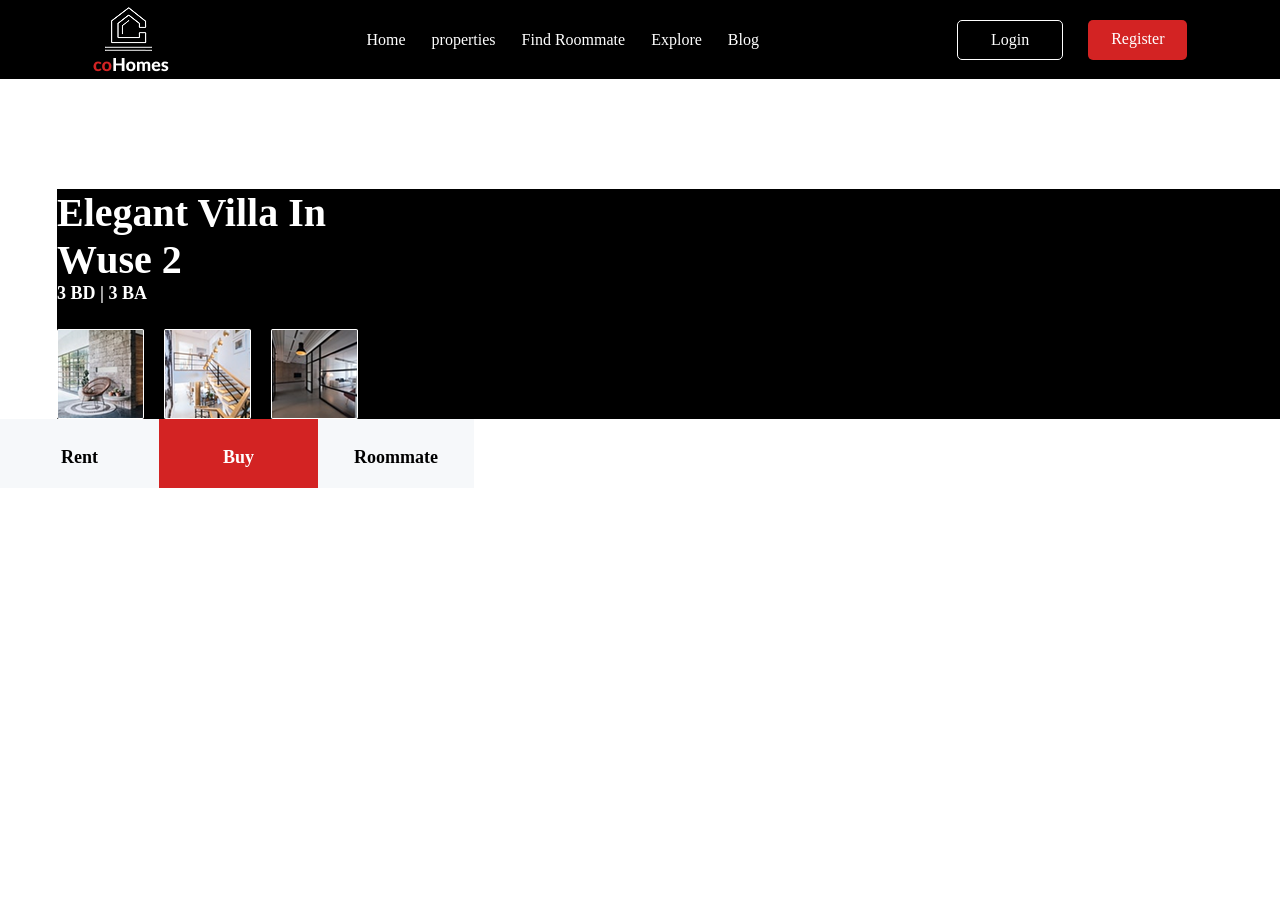
==== index.html @ bded558b "May 11, Monday" ====
<!DOCTYPE html>
<html lang="en">
<head>
    <meta charset="UTF-8">
    <meta name="viewport" content="width=device-width, initial-scale=1.0">
    <title>Document</title>
    <link rel="stylesheet" href="./css/style.css">
</head>
<body>
  <div>
    <!-- Hero Section -->
    <section>
        <!-- Main Navigation Menu -->
        <nav class="nav">
            <!-- Logo -->
            <div>
                <img src="./images/cohomes_logo.png" class="logo" alt="CoHomes">
            </div>

            <!-- nav links -->
            <div class="nav_links">
                <a href="">Home</a>
                <a href="">properties</a>
                <a href="">Find Roommate</a>
                <a href="">Explore</a>
                <a href="">Blog</a>
            </div>

            <!-- action buttons -->
            <div class="action_buttons">
                <a href="" class="login">Login</a>
                <a href="" class="register">Register</a>
            </div>
        </nav>

        <!-- Hero banner -->
        <div class="hero">
            <h1>Elegant Villa In <br> Wuse 2</h1>
            <p>3 BD | 3 BA</p>
            <div class="img_container">
                <img src="./images/hero_img_1.png" alt="">
                <img src="./images/hero_img_2.png" alt="">
                <img src="./images/hero_img_3.png" alt="">
            </div>
        </div>

        <!-- Quick search form -->
        <div>
            <!-- Rent Buy and Roommate -->
            <div class="rbr">
                <p class="rent">Rent</p>
                <p class="buy">Buy</p>
                <p class="roommate">Roommate</p>
            </div>

            <!-- Quick search -->
            <div></div>
        </div>
    </section>

    <!-- Searching for a property -->
    <section></section>

    <!-- Featured properties -->
    <section></section>


  </div>  
</body>
</html>
---- css/style.css ----
*{
    padding: 0;
    margin: 0;
    box-sizing: border-box;
}

.logo{
    width: 76px;
    height: 75px;
}

a{
    text-decoration: none;
    color: white;
}

.nav_links{
    display: flex;
}

.nav{
    display: flex;
    justify-content: space-around;
    align-items: center;
    background-color: black;
}

.nav_links a{
    padding-left: 13px;
    padding-right: 13px;
    cursor: pointer;
}

.action_buttons{
    display: flex;
    gap: 25px;
}

.login{
    border: 1px solid white;
    padding: 10px 33px;
    border-radius: 5px;
}

.register{
    background-color: #D32323;
    padding: 10px 23px;
    border-radius: 5px;
}

.hero{
    color: white;
    margin: 110px 0px 0px 57px;
    background-color: black;
}

.hero h1{
    font-weight: 700;
    font-size: 40px;
}

.hero p{
    font-weight: 700;
    font-size: 18px;
}

.img_container{
    margin-top: 25px;
    display: flex;
    gap: 20px;
}

.rbr{
    display: flex;
    font-weight: 700;
    font-size: 18px;
    margin: auto;
    justify-self: center;
}

.rent{
    padding: 28px 61px 20px;
}

.rent, .roommate{
    background-color: #F6F8FA;
}
.buy{
    background-color: #D32323;
    color: white;
    padding: 28px 64px 20px;
}

.roommate{
    padding: 28px 36px 20px
}

/* .rent, .roommate, .buy{
    width: 160px;
    height: 70px;
    display: flex;
    justify-content: center;
    align-items: center;
} */
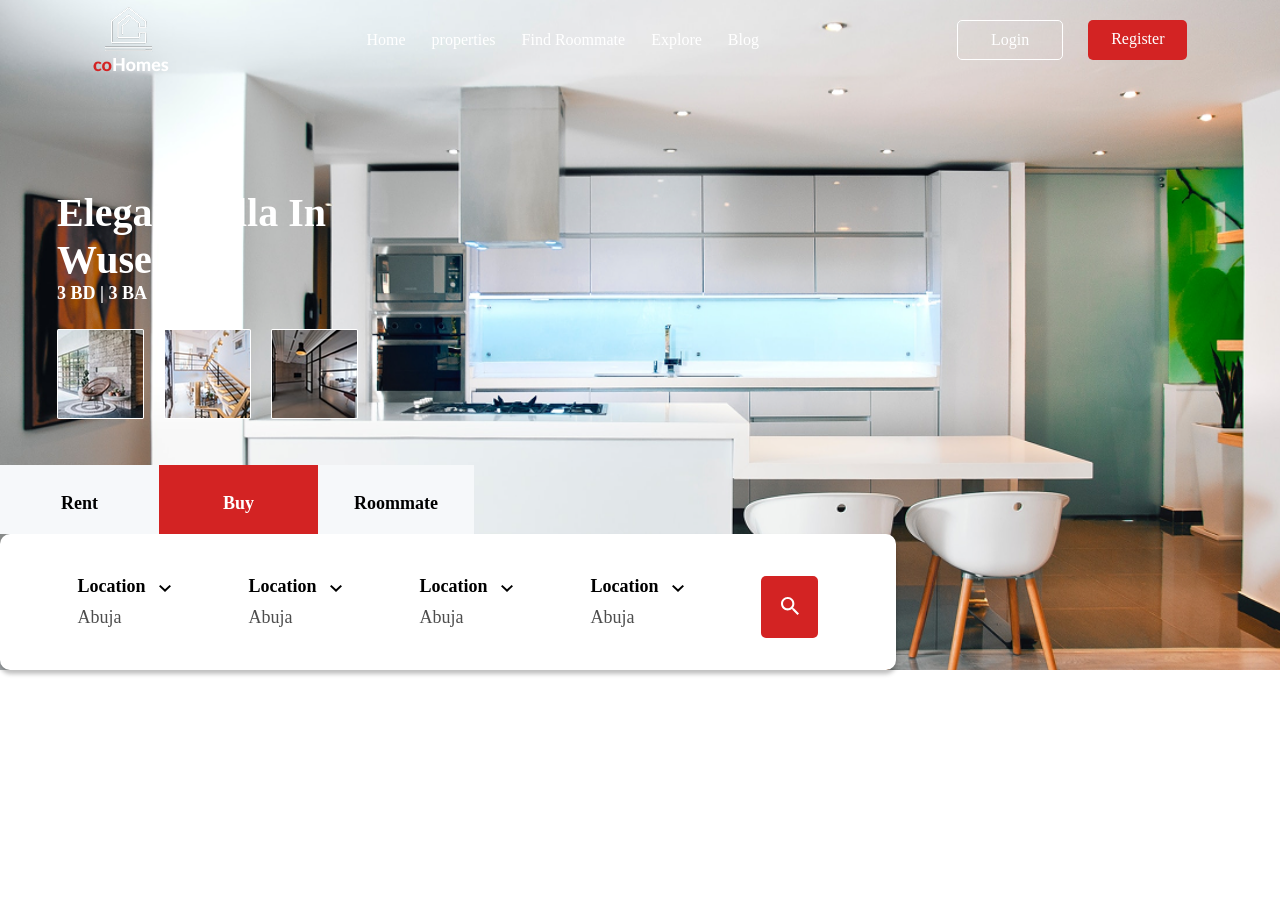
==== commit 960a70cc: "May 11, Monday Part 2" ====
--- a/index.html
+++ b/index.html
@@ -9,7 +9,7 @@
 <body>
   <div>
     <!-- Hero Section -->
-    <section>
+    <section class="hero_section">
         <!-- Main Navigation Menu -->
         <nav class="nav">
             <!-- Logo -->
@@ -54,7 +54,27 @@
             </div>
 
             <!-- Quick search -->
-            <div></div>
+            <div class="quick_search">
+                <div>
+                    <p class="quick_search_item">Location &nbsp; <img src="./icons/down_arrow.svg" alt=""></p>
+                    <p class="quick_search_option">Abuja</p>
+                </div>
+                <div>
+                    <p class="quick_search_item">Location &nbsp; <img src="./icons/down_arrow.svg" alt=""></p>
+                    <p class="quick_search_option">Abuja</p>
+                </div>
+                <div>
+                    <p class="quick_search_item">Location &nbsp; <img src="./icons/down_arrow.svg" alt=""></p>
+                    <p class="quick_search_option">Abuja</p>
+                </div>
+                <div>
+                    <p class="quick_search_item">Location &nbsp; <img src="./icons/down_arrow.svg" alt=""></p>
+                    <p class="quick_search_option">Abuja</p>
+                </div>
+                <p class="search">
+                    <img src="./icons/search.svg" alt="">
+                </p>
+            </div>
         </div>
     </section>
 
--- a/css/style.css
+++ b/css/style.css
@@ -2,6 +2,12 @@
     padding: 0;
     margin: 0;
     box-sizing: border-box;
+}
+
+.hero_section{
+    background-image: url(../images/hero_bg.png);
+    background-repeat: no-repeat;
+    background-size: cover;
 }
 
 .logo{
@@ -22,7 +28,6 @@
     display: flex;
     justify-content: space-around;
     align-items: center;
-    background-color: black;
 }
 
 .nav_links a{
@@ -50,8 +55,7 @@
 
 .hero{
     color: white;
-    margin: 110px 0px 0px 57px;
-    background-color: black;
+    margin: 110px 0px 46px 57px;
 }
 
 .hero h1{
@@ -101,4 +105,32 @@
     display: flex;
     justify-content: center;
     align-items: center;
-} */+} */
+
+.quick_search{
+    background-color: white;
+    display: flex;
+    justify-content: space-evenly;
+    padding: 42px 0px 32px 0px;
+    font-size: 18px;
+    box-shadow: 0px 4px 4px 0px #00000040;
+    width: 70%;
+    border-radius: 10px;
+    justify-self: center;
+}
+
+.search{
+    padding: 21px 19px 18px 20px;
+    background-color: #D32323;
+    border-radius: 5px;
+}
+
+.quick_search_item{
+    font-weight: 600;   
+    margin-bottom: 10px; 
+}
+
+.quick_search_option{
+    font-weight: 400;
+    color: #000000B2;
+}
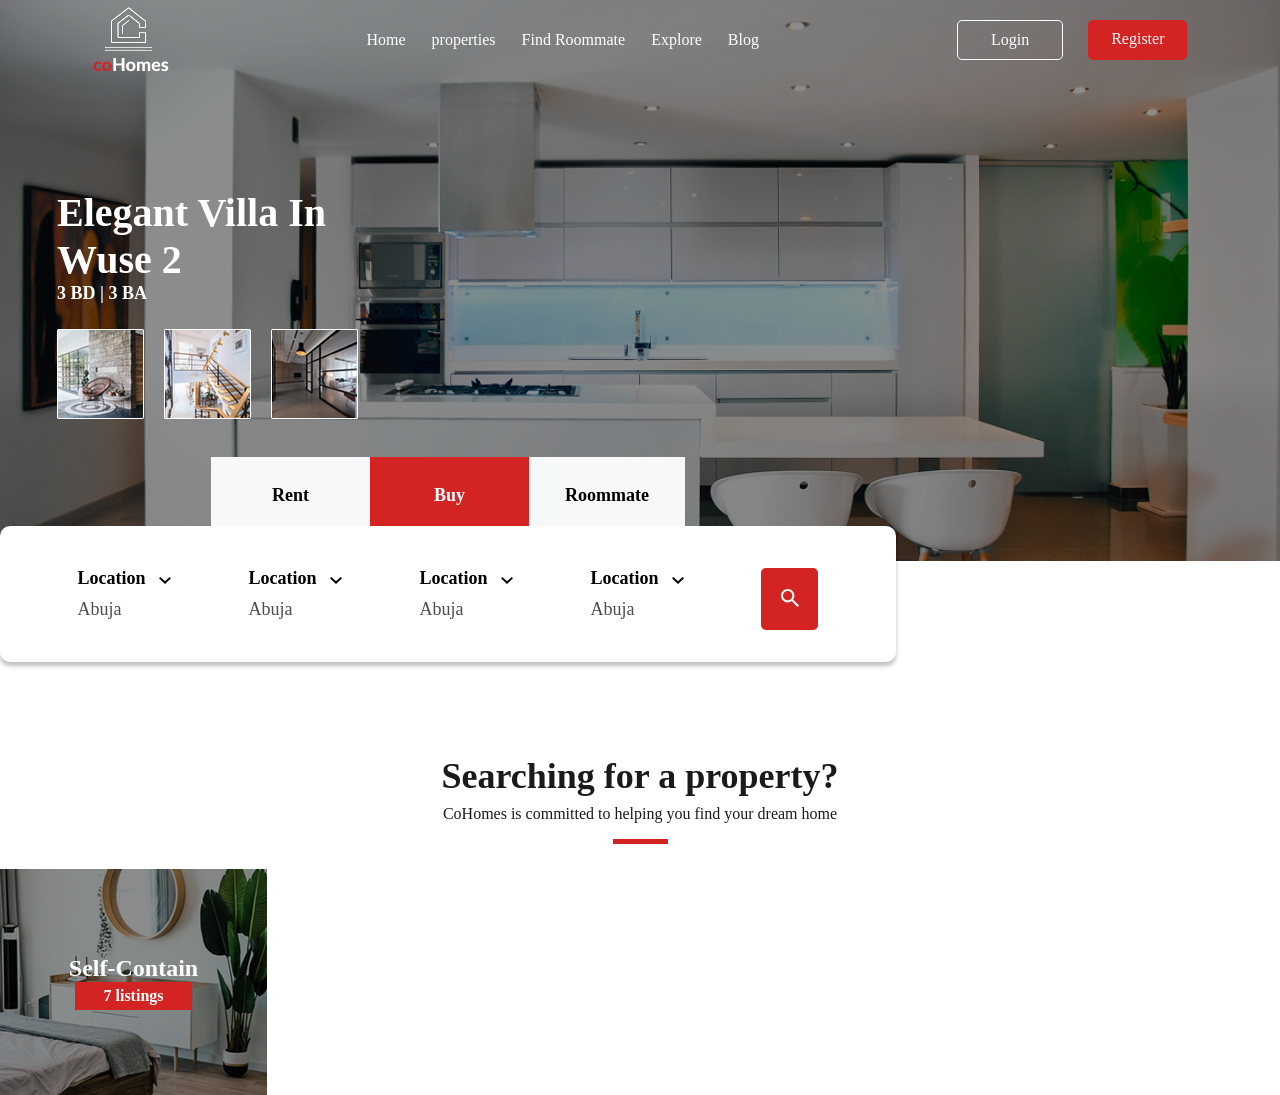
==== commit 95bf4fed: "May 13, Wednesday" ====
--- a/index.html
+++ b/index.html
@@ -8,8 +8,14 @@
 </head>
 <body>
   <div>
+
+    
     <!-- Hero Section -->
     <section class="hero_section">
+
+        <!-- overlay -->
+        <div class="overlay"></div>
+        
         <!-- Main Navigation Menu -->
         <nav class="nav">
             <!-- Logo -->
@@ -45,7 +51,7 @@
         </div>
 
         <!-- Quick search form -->
-        <div>
+        <div class="quick_search_form">
             <!-- Rent Buy and Roommate -->
             <div class="rbr">
                 <p class="rent">Rent</p>
@@ -79,7 +85,44 @@
     </section>
 
     <!-- Searching for a property -->
-    <section></section>
+    <div class="property">
+        
+        <!-- Text container -->
+        <div class="text_container">
+            <h1>Searching for a property?</h1>
+            <p>CoHomes is committed to helping you find your dream home </p>
+            <!-- <hr class="line"> -->
+             <div class="line"></div>
+        </div>
+
+        <!-- image container -->
+        <div class="img_container">
+
+            <!-- Selfcon, Flat and Houses -->
+            <div>
+                <!-- Selfcon and Flat -->
+                <div>
+                    <!-- Selfcon -->
+                    <div class="selfcon">
+                        <div class="selcon_overlay"></div>
+                        <h2>Self-Contain</h2>
+                        <p>7 listings</p>
+                    </div>
+
+                    <!-- Flats -->
+                    <div class="flats">
+                    </div>
+                </div>
+
+                <!-- Houses -->
+                <div></div>
+            </div>
+            
+            <!-- Apartments -->
+            <div></div>
+        </div>
+
+    </div>
 
     <!-- Featured properties -->
     <section></section>
--- a/css/style.css
+++ b/css/style.css
@@ -8,6 +8,7 @@
     background-image: url(../images/hero_bg.png);
     background-repeat: no-repeat;
     background-size: cover;
+    position: relative;
 }
 
 .logo{
@@ -28,6 +29,8 @@
     display: flex;
     justify-content: space-around;
     align-items: center;
+    position: relative;
+    z-index: 10;
 }
 
 .nav_links a{
@@ -55,7 +58,10 @@
 
 .hero{
     color: white;
-    margin: 110px 0px 46px 57px;
+    margin: 110px 0px 0px 57px;
+    padding-bottom: 142px;
+    position: relative;
+    z-index: 10;
 }
 
 .hero h1{
@@ -114,9 +120,9 @@
     padding: 42px 0px 32px 0px;
     font-size: 18px;
     box-shadow: 0px 4px 4px 0px #00000040;
-    width: 70%;
     border-radius: 10px;
     justify-self: center;
+    width: 100%;
 }
 
 .search{
@@ -133,4 +139,103 @@
 .quick_search_option{
     font-weight: 400;
     color: #000000B2;
+}
+
+.quick_search_form{
+    position: absolute;
+    width: 70%;
+    bottom: -101px;
+    display: flex;
+    flex-direction: column;
+    justify-self: center;
+    z-index: 10;
+}
+
+.overlay{
+    background-color: #00000073;
+    position: absolute;
+    top: 0;
+    right: 0;
+    left: 0;
+    bottom: 0;
+    z-index: 5;
+}
+
+.property{
+    margin-top: 194px;
+}
+
+.text_container{
+    color: #000000E5;
+    text-align:center;
+}
+
+.text_container h1{
+    font-weight: 900;
+    font-size: 36px;
+}
+
+.text_container p{
+    font-weight: 500;
+    font-size: 16px;
+    margin: 8px 0px 16px 0px;
+}
+
+.line{
+    width: 55px;
+    margin: auto;
+    height: 5px;
+    /* border: 2px solid #D32323; */
+    background-color: #D32323;
+}
+
+.selfcon{
+    background-image: url(../images/self_contain.png);
+    width: 267px;
+    height: 226px;
+    text-align: center;
+    display: flex;
+    flex-direction: column;
+    justify-content: center;
+    position: relative;
+    color: white;
+}
+
+.selfcon h2{
+    font-weight: 900;
+    font-size: 24px;
+    position: relative;
+    z-index: 10;
+}
+
+.selfcon p{
+    font-weight: 700;
+    font-size: 16px;
+    background-color: #D32323;
+    position: relative;
+    z-index: 10;
+
+    /* Padding method */
+    padding: 5px 28px;
+    width: fit-content;
+    margin: 0px auto;
+
+    /* measured size */
+    /* width: 120px;
+    height: 30px;
+    display: flex;
+    justify-content: center;
+    align-items: center;
+    justify-self: center; */
+}
+
+.selcon_overlay{
+    background-color: #00000073;
+    position: absolute;
+    inset: 0;
+    z-index: 5;
+}
+
+.flats{
+    background-image: url(../images/flats.png);
 }
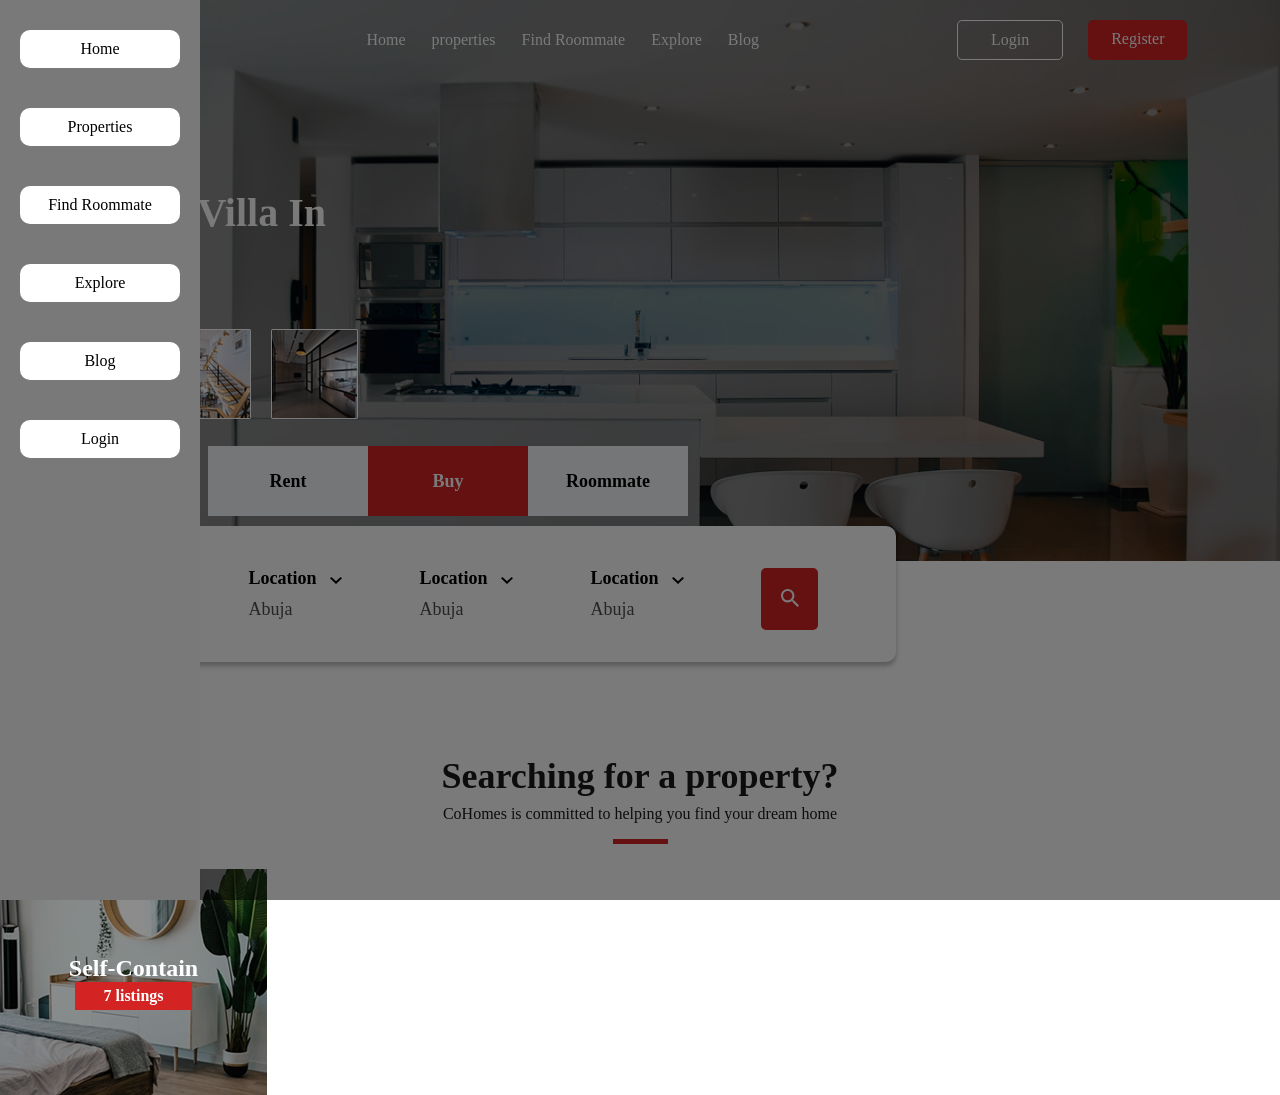
==== commit fc818760: "May 15, Wednesday" ====
--- a/index.html
+++ b/index.html
@@ -5,11 +5,22 @@
     <meta name="viewport" content="width=device-width, initial-scale=1.0">
     <title>Document</title>
     <link rel="stylesheet" href="./css/style.css">
+    <link rel="stylesheet" href="./css/responsive.css">
 </head>
 <body>
-  <div>
+  <div class="fake-body">
 
-    
+    <!-- Nobile Nav -->
+     <nav class="mobile_nav">
+        <a href="">Home</a>
+        <a href="">Properties</a>
+        <a href="">Find Roommate</a>
+        <a href="">Explore</a>
+        <a href="">Blog</a>
+        <a href="" class="mobile-login">Login</a>
+     </nav>
+
+     <div class="mobile_overlay"></div>
     <!-- Hero Section -->
     <section class="hero_section">
 
@@ -25,11 +36,11 @@
 
             <!-- nav links -->
             <div class="nav_links">
-                <a href="">Home</a>
-                <a href="">properties</a>
-                <a href="">Find Roommate</a>
-                <a href="">Explore</a>
-                <a href="">Blog</a>
+                <a href="./test.html">Home</a>
+                <a href="https://www.figma.com/files/team/1479843868245230694/recents-and-sharing?fuid=1479843866292854393">properties</a>
+                <a href="https://app.slack.com/client/T0B2SLY3BU3/C0B3TAUU5T2">Find Roommate</a>
+                <a href="https://www.w3schools.com/">Explore</a>
+                <a href="https://slack.com/">Blog</a>
             </div>
 
             <!-- action buttons -->
@@ -37,6 +48,8 @@
                 <a href="" class="login">Login</a>
                 <a href="" class="register">Register</a>
             </div>
+
+            <button class="menu">Menu</button>
         </nav>
 
         <!-- Hero banner -->
@@ -53,27 +66,32 @@
         <!-- Quick search form -->
         <div class="quick_search_form">
             <!-- Rent Buy and Roommate -->
-            <div class="rbr">
+            <!-- <div class="rbr">
                 <p class="rent">Rent</p>
                 <p class="buy">Buy</p>
                 <p class="roommate">Roommate</p>
+            </div> -->
+            <div class="rbr">
+                <p class="rent2">Rent</p>
+                <p class="buy2">Buy</p>
+                <p class="roommate2">Roommate</p>
             </div>
 
             <!-- Quick search -->
             <div class="quick_search">
-                <div>
+                <div class="quick_search_item_container">
                     <p class="quick_search_item">Location &nbsp; <img src="./icons/down_arrow.svg" alt=""></p>
                     <p class="quick_search_option">Abuja</p>
                 </div>
-                <div>
+                <div class="quick_search_item_container">
                     <p class="quick_search_item">Location &nbsp; <img src="./icons/down_arrow.svg" alt=""></p>
                     <p class="quick_search_option">Abuja</p>
                 </div>
-                <div>
+                <div class="quick_search_item_container">
                     <p class="quick_search_item">Location &nbsp; <img src="./icons/down_arrow.svg" alt=""></p>
                     <p class="quick_search_option">Abuja</p>
                 </div>
-                <div>
+                <div class="quick_search_item_container">
                     <p class="quick_search_item">Location &nbsp; <img src="./icons/down_arrow.svg" alt=""></p>
                     <p class="quick_search_option">Abuja</p>
                 </div>
@@ -110,7 +128,7 @@
                     </div>
 
                     <!-- Flats -->
-                    <div class="flats">
+                    <div id="flats">
                     </div>
                 </div>
 
--- a/css/style.css
+++ b/css/style.css
@@ -4,6 +4,7 @@
     box-sizing: border-box;
 }
 
+
 .hero_section{
     background-image: url(../images/hero_bg.png);
     background-repeat: no-repeat;
@@ -39,6 +40,46 @@
     cursor: pointer;
 }
 
+.fake-body{
+    position: relative;
+}
+
+.mobile_nav{
+    position: fixed;
+    height: 100vh;
+    top: 0;
+    left: 0;
+    bottom: 0;
+    background-color: #7a7979;
+    z-index: 999;
+    width: 200px;
+    display: flex;
+    align-items: center;
+    flex-direction: column;
+    gap: 40px;
+    padding: 30px 0px;
+}
+
+.mobile_nav a{
+    color: black;
+    display: block;
+    text-align: center;
+    background-color: white;
+    width: 80%;
+    padding: 10px 0px;
+    border-radius: 10px;
+}
+
+.mobile_overlay{
+    background-color: #00000085;
+    position: fixed;
+    top: 0;
+    bottom: 0;
+    left: 0;
+    right: 0;
+    z-index: 20;
+}
+
 .action_buttons{
     display: flex;
     gap: 25px;
@@ -56,6 +97,13 @@
     border-radius: 5px;
 }
 
+.menu{
+    padding: 10px 20px;
+    border-radius: 5px;
+    border: none;
+    display: none;
+}
+
 .hero{
     color: white;
     margin: 110px 0px 0px 57px;
@@ -85,16 +133,21 @@
     font-weight: 700;
     font-size: 18px;
     margin: auto;
-    justify-self: center;
-}
+    justify-self: center;}
 
 .rent{
     padding: 28px 61px 20px;
 }
 
-.rent, .roommate{
+.rent, .roommate, .rent2, .roommate2{
     background-color: #F6F8FA;
 }
+
+.buy2{
+     background-color: #D32323;
+    color: white;
+}
+
 .buy{
     background-color: #D32323;
     color: white;
@@ -105,13 +158,13 @@
     padding: 28px 36px 20px
 }
 
-/* .rent, .roommate, .buy{
+.rent2, .roommate2, .buy2{
     width: 160px;
     height: 70px;
     display: flex;
     justify-content: center;
     align-items: center;
-} */
+}
 
 .quick_search{
     background-color: white;
@@ -149,6 +202,9 @@
     flex-direction: column;
     justify-self: center;
     z-index: 10;
+
+    gap: 10px;
+
 }
 
 .overlay{
@@ -236,6 +292,14 @@
     z-index: 5;
 }
 
-.flats{
+#flats{
     background-image: url(../images/flats.png);
-}+}
+
+/* .nav_links a:hover{
+    background-color: #D32323;
+}
+
+.nav_links a:visited{
+    color: #00000040;
+} */
--- a/css/responsive.css
+++ b/css/responsive.css
@@ -0,0 +1,80 @@
+/* Extra small devices (phones, 600px and down) */
+@media only screen and (max-width: 600px) {
+    .menu{
+        display: block;
+    }
+    .nav_links{
+        display: none;
+    }
+
+    .login{
+        display: none;
+    }
+
+    .hero{
+        margin-left: 10px;
+    }
+
+    .rent, .buy, .roommate{
+        padding: 10px 20px;
+    }
+
+    .rent2, .buy2, .roommate2, .rbr{
+        width: 100%;
+    }
+
+    .quick_search_form{
+        width: 100%;
+        position: relative;
+    }
+
+    .quick_search{
+        flex-direction: column;
+        align-self: center;
+        width: 90%;
+    }
+    .quick_search_item_container{
+        display: flex;
+        justify-content: space-evenly;
+    }
+
+    .search{
+        text-align: center;
+        width: 90%;
+        margin: auto;
+    }
+
+    .hero{
+        padding-bottom: 0px;
+    }
+}
+
+/* Small devices (portrait tablets and large phones, 600px and up) */
+@media only screen and (min-width: 600px) and (max-width: 768px){
+    .nav_links{
+        display: none;
+    }
+
+    .menu{
+        display: block;
+    }
+
+    .quick_search_form{
+        width: 90%;
+    }
+}
+
+/* Medium devices (landscape tablets, 768px and up) */
+@media only screen and (min-width: 768px) {
+
+}
+
+/* Large devices (laptops/desktops, 992px and up) */
+@media only screen and (min-width: 992px) {
+
+}
+
+/* Extra large devices (large laptops and desktops, 1200px and up) */
+@media only screen and (min-width: 1200px) {
+
+}
